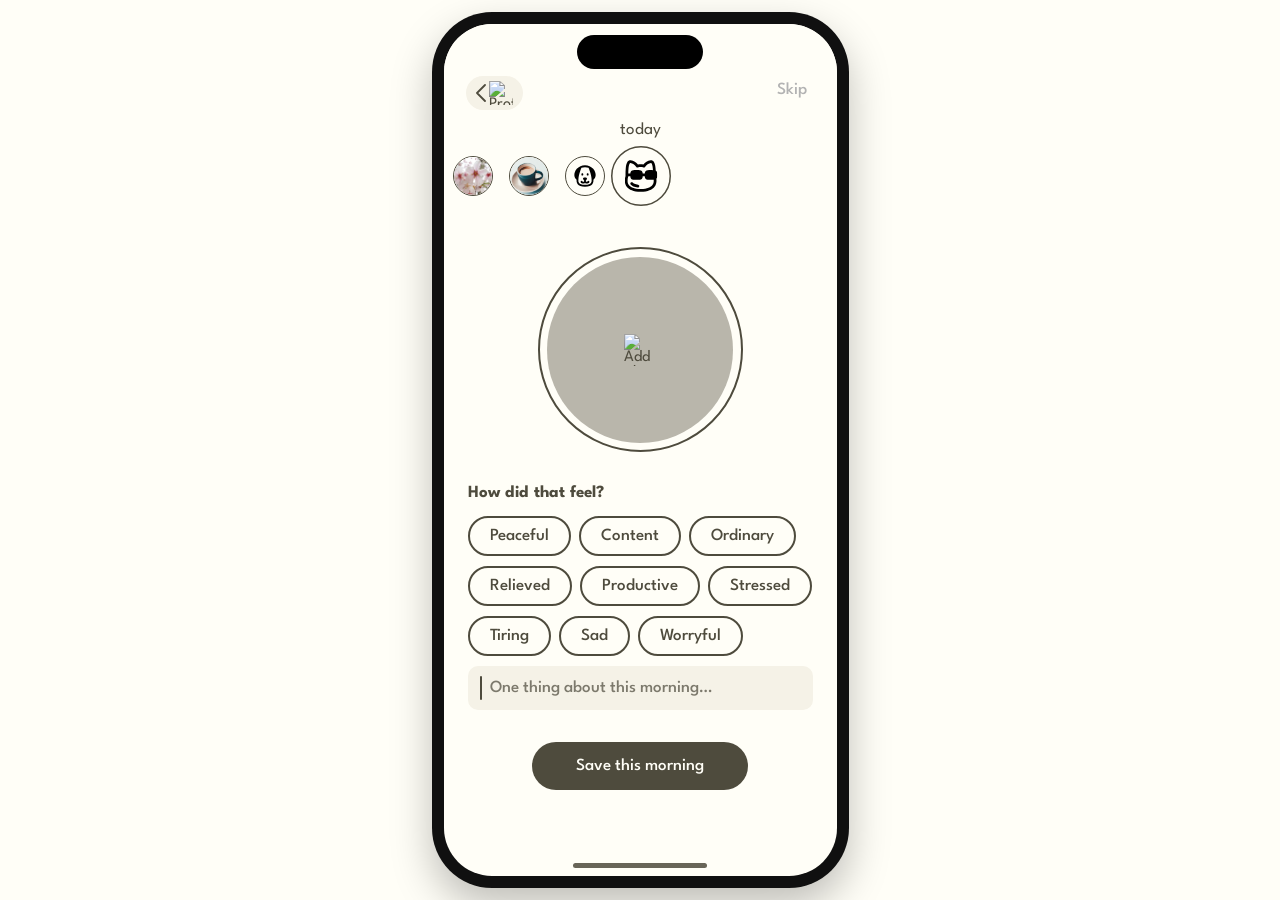
==== done.html @ 658c0405 "Initial commit — Morningly thesis prototype (p4) All screens: index, add, calendar, prepare, prep-se" ====
<!doctype html>
<html lang="en">
  <head>
    <meta charset="UTF-8" />
    <meta name="viewport" content="width=device-width, initial-scale=1.0" />
    <title>Save this morning</title>
    <link rel="preconnect" href="https://fonts.googleapis.com" />
    <link rel="preconnect" href="https://fonts.gstatic.com" crossorigin />
    <link
      href="https://fonts.googleapis.com/css2?family=League+Spartan:wght@100..900&display=swap"
      rel="stylesheet"
    />
    <link rel="stylesheet" href="./styles.css" />
  </head>
  <body>
    <div class="device-shell">
      <main class="phone">

        <!-- Status bar -->
        <div class="done-top-safe">
          <div class="dynamic-island" aria-hidden="true"></div>
        </div>

        <!-- Back + profile pill -->
        <div class="timer-nav-pill">
          <svg width="10" height="18" viewBox="0 0 10 18" fill="none" xmlns="http://www.w3.org/2000/svg" aria-hidden="true"><path d="M9 1L1 9L9 17" stroke="#4E4B3D" stroke-width="1.8" stroke-linecap="round" stroke-linejoin="round"/></svg>
          <img src="https://www.figma.com/api/mcp/asset/894cb4cd-a535-4ec0-ae13-586498a7faec" alt="Profile" />
        </div>

        <!-- Skip -->
        <button class="done-skip" type="button" onclick="window.location='index.html'">Skip</button>

        <!-- Date label — updated by JS -->
        <p class="done-today" id="done-date-label">today</p>

        <!-- Scrollable strip — items built by JS -->
        <div class="done-strip" id="done-strip" role="list" aria-label="Past mornings"></div>

        <!-- Big photo circle -->
        <div class="done-photo-circle" id="done-big-circle" role="button" aria-label="Add a photo" tabindex="0">
          <div class="done-photo-placeholder" id="done-big-inner">
            <!-- filled by JS -->
          </div>
        </div>

        <!-- Mood + note -->
        <div class="done-feel-section" id="done-feel-section">
          <p class="done-feel-label">How did that feel?</p>
          <div class="done-mood-row">
            <button type="button" class="done-mood-pill">Peaceful</button>
            <button type="button" class="done-mood-pill">Content</button>
            <button type="button" class="done-mood-pill">Ordinary</button>
          </div>
          <div class="done-mood-row">
            <button type="button" class="done-mood-pill">Relieved</button>
            <button type="button" class="done-mood-pill">Productive</button>
            <button type="button" class="done-mood-pill">Stressed</button>
          </div>
          <div class="done-mood-row">
            <button type="button" class="done-mood-pill">Tiring</button>
            <button type="button" class="done-mood-pill">Sad</button>
            <button type="button" class="done-mood-pill">Worryful</button>
          </div>
          <div class="done-note-wrap">
            <div class="done-note-cursor" id="done-note-cursor" aria-hidden="true"></div>
            <input
              id="done-note-input"
              class="done-note-input"
              type="text"
              placeholder="One thing about this morning…"
              aria-label="One thing about this morning"
            />
          </div>
        </div>

        <!-- Save button -->
        <a class="done-save-btn" href="celebrate.html">Save this morning</a>

        <div class="home-indicator" aria-hidden="true"></div>
      </main>
    </div>

    <script>
    (function () {
      /* ─── Asset icon paths (Streamline Plump Remix + custom) ────────── */
      var ICONS = {
        book:          "./assets/icons/treats/book.svg",
        shower:        "./assets/icons/treats/shower.svg",
        music:         "./assets/icons/treats/music.svg",
        "warm-drink":  "./assets/icons/treats/warm-drink.svg",
        "water-plants":"./assets/icons/treats/water-plants.svg",
        journal:       "./assets/icons/treats/journal.svg",
        pet:           "./assets/icons/treats/hug-your-pet.svg",
        ootd:          "./assets/icons/treats/ootd.svg"
      };

      // Camera icon
      var ICON_CAMERA = '<img src="https://www.figma.com/api/mcp/asset/6ba1dad1-2573-4132-af6c-cd48167e32e9" style="width:32px;height:32px;display:block;" alt="Add photo" />';

      /* ─── Treat chosen this session ────────────────────────────────── */
      var SESSION_TREAT_ICON = sessionStorage.getItem("activeTreatIcon") || "";

      /* ─── Entry data (12 entries, oldest → newest) ─────────────────── */
      var ENTRIES = [
        {
          date: "Mon, Mar 9",
          hasPhoto: false,
          activity: "journal",
          moods: ["Ordinary"],
          note: "Two minutes of gratitude before getting up."
        },
        {
          date: "Tue, Mar 10",
          hasPhoto: true,
          photo: "./assets/photos/pour-over-coffee.jpg",
          moods: ["Peaceful", "Content"],
          note: "Quiet morning with a pour-over coffee."
        },
        {
          date: "Wed, Mar 11",
          hasPhoto: false,
          activity: "warm-drink",
          moods: ["Productive"],
          note: "Made a matcha before starting the day."
        },
        {
          date: "Thu, Mar 12",
          hasPhoto: true,
          photo: "./assets/photos/light-through-window.jpg",
          moods: ["Peaceful"],
          note: "Watched the light come through the curtains."
        },
        {
          date: "Fri, Mar 13",
          hasPhoto: false,
          activity: "shower",
          moods: ["Relieved"],
          note: "Long hot shower, felt completely reset."
        },
        {
          date: "Sat, Mar 14",
          hasPhoto: true,
          photo: "./assets/photos/repot-succulent.png",
          moods: ["Content", "Peaceful"],
          note: "Watered my plants and repotted a succulent."
        },
        {
          date: "Sun, Mar 15",
          hasPhoto: false,
          activity: "music",
          moods: ["Peaceful"],
          note: "Lay in bed listening to a whole album."
        },
        {
          date: "Mon, Mar 16",
          hasPhoto: false,
          activity: "book",
          moods: ["Content"],
          note: "Read a chapter before starting the week."
        },
        {
          date: "Tue, Mar 17",
          hasPhoto: true,
          photo: "./assets/photos/see-sakura-when-walking.jpg",
          moods: ["Content"],
          note: "Spotted cherry blossoms on the way to class."
        },
        {
          date: "Wed, Mar 18",
          hasPhoto: true,
          photo: "./assets/photos/coffee-mug.jpg",
          moods: ["Relieved"],
          note: "Coffee and quiet — really needed this."
        },
        {
          date: "Thu, Mar 19",
          hasPhoto: false,
          activity: "pet",
          moods: ["Peaceful"],
          note: "Cuddled with my dog for 10 minutes."
        },
        {
          date: "today",
          isToday: true,
          hasPhoto: false,
          activity: "ootd",
          directIcon: SESSION_TREAT_ICON,
          moods: [],
          note: ""
        }
      ];

      /* ─── DOM refs ──────────────────────────────────────────────────── */
      var PHONE_CENTER = 393 / 2;
      var strip       = document.getElementById("done-strip");
      var label       = document.getElementById("done-date-label");
      var bigCircle   = document.getElementById("done-big-circle");
      var bigInner    = document.getElementById("done-big-inner");
      var feelSection = document.getElementById("done-feel-section");
      var noteInput   = document.getElementById("done-note-input");
      var noteCursor  = document.getElementById("done-note-cursor");
      var pills       = feelSection.querySelectorAll(".done-mood-pill");

      var activeIdx = ENTRIES.length - 1;

      /* ─── Icon helpers ──────────────────────────────────────────────── */
      function iconImg(src, size) {
        return '<img src="' + src + '" style="width:' + size + 'px;height:' + size + 'px;object-fit:contain;display:block;" />';
      }

      function getIconSrc(entry) {
        return (entry.directIcon) || ICONS[entry.activity] || "";
      }

      function stripItemInner(entry) {
        if (entry.hasPhoto) {
          return '<div style="width:40px;height:40px;border-radius:50%;overflow:hidden;border:1px solid var(--ink);">'
               + '<img src="' + entry.photo + '" style="width:100%;height:100%;object-fit:cover;" />'
               + '</div>';
        }
        var src = getIconSrc(entry);
        return '<div style="width:40px;height:40px;border-radius:50%;background:var(--cream);border:1px solid var(--ink);display:grid;place-items:center;">'
             + iconImg(src, 22)
             + '</div>';
      }

      /* ─── Build strip ───────────────────────────────────────────────── */
      function scrollToItem(item) {
        var target = item.offsetLeft + item.offsetWidth / 2 - PHONE_CENTER;
        strip.scrollTo({ left: target, behavior: "smooth" });
      }

      function renderStrip() {
        strip.innerHTML = "";
        ENTRIES.forEach(function (entry, idx) {
          var item = document.createElement("div");
          item.className = "done-strip-item";
          item.setAttribute("data-index", idx);
          item.setAttribute("role", "button");
          item.setAttribute("tabindex", "0");
          item.setAttribute("aria-label", entry.date);
          item.innerHTML = stripItemInner(entry);

          item.addEventListener("click", function () { scrollToItem(item); });
          item.addEventListener("keydown", function (e) {
            if (e.key === "Enter" || e.key === " ") scrollToItem(item);
          });

          strip.appendChild(item);
        });
      }

      /* ─── Update big circle ─────────────────────────────────────────── */
      function updateBigCircle(entry) {
        if (entry.isToday) {
          bigInner.style.background = "var(--grey)";
          bigInner.innerHTML = ICON_CAMERA;
          bigCircle.style.cursor = "pointer";
        } else if (entry.hasPhoto) {
          bigInner.style.background = "none";
          bigInner.innerHTML = '<img src="' + entry.photo + '" style="width:186px;height:186px;border-radius:50%;object-fit:cover;display:block;" alt="' + entry.date + '" />';
          bigCircle.style.cursor = "default";
        } else {
          bigInner.style.background = "var(--grey)";
          var src = getIconSrc(entry);
          bigInner.innerHTML = iconImg(src, 64);
          bigCircle.style.cursor = "default";
        }
      }

      /* ─── Update feel section ───────────────────────────────────────── */
      function updateFeelSection(entry) {
        var isToday = !!entry.isToday;

        pills.forEach(function (pill) {
          var mood = pill.textContent.trim();
          pill.classList.toggle("selected", !isToday && entry.moods.indexOf(mood) !== -1);
          pill.disabled = !isToday;
          pill.style.opacity = (!isToday && entry.moods.indexOf(mood) === -1) ? "0.4" : "";
        });

        noteInput.readOnly = !isToday;
        noteInput.value = isToday ? "" : (entry.note || "");
        noteInput.placeholder = isToday
          ? "One thing about this morning\u2026"
          : (entry.note ? "" : "No note written.");
        noteCursor.style.display = isToday ? "" : "none";
      }

      /* ─── Update all panels for a given index ───────────────────────── */
      function updateActive(idx) {
        if (idx === activeIdx) return;
        activeIdx = idx;

        var items = strip.querySelectorAll(".done-strip-item");
        items.forEach(function (item, i) {
          item.classList.toggle("active", i === idx);
        });

        var entry = ENTRIES[idx];
        label.textContent = entry.date;
        updateBigCircle(entry);
        updateFeelSection(entry);
      }

      /* ─── Scroll listener ───────────────────────────────────────────── */
      strip.addEventListener("scroll", function () {
        var sl = strip.scrollLeft;
        var items = strip.querySelectorAll(".done-strip-item");
        var best = 0, bestDist = Infinity;
        items.forEach(function (item, i) {
          var mid = item.offsetLeft + item.offsetWidth / 2 - sl;
          var dist = Math.abs(mid - PHONE_CENTER);
          if (dist < bestDist) { bestDist = dist; best = i; }
        });
        updateActive(best);
      }, { passive: true });

      /* ─── Photo upload (today only) ─────────────────────────────────── */
      var fileInput = document.createElement("input");
      fileInput.type = "file";
      fileInput.accept = "image/*";
      fileInput.style.display = "none";
      document.body.appendChild(fileInput);

      bigCircle.addEventListener("click", function () {
        if (ENTRIES[activeIdx].isToday) fileInput.click();
      });
      bigCircle.addEventListener("keydown", function (e) {
        if ((e.key === "Enter" || e.key === " ") && ENTRIES[activeIdx].isToday) fileInput.click();
      });

      fileInput.addEventListener("change", function () {
        if (!fileInput.files || !fileInput.files[0]) return;
        var url = URL.createObjectURL(fileInput.files[0]);
        ENTRIES[activeIdx].photo    = url;
        ENTRIES[activeIdx].hasPhoto = true;
        /* Refresh strip item and big circle */
        var items = strip.querySelectorAll(".done-strip-item");
        items[activeIdx].innerHTML = stripItemInner(ENTRIES[activeIdx]);
        updateBigCircle(ENTRIES[activeIdx]);
      });

      /* ─── Mood pills (today only) ───────────────────────────────────── */
      pills.forEach(function (btn) {
        btn.addEventListener("click", function () {
          if (!ENTRIES[activeIdx].isToday) return;
          btn.classList.toggle("selected");
        });
      });

      /* ─── Note cursor blink ─────────────────────────────────────────── */
      noteInput.addEventListener("focus", function () { noteCursor.style.display = "none"; });
      noteInput.addEventListener("blur",  function () {
        if (ENTRIES[activeIdx].isToday) noteCursor.style.display = "";
      });

      /* ─── Save this morning ─────────────────────────────────────────── */
      var saveBtn = document.querySelector(".done-save-btn");
      if (saveBtn) {
        saveBtn.addEventListener("click", function (e) {
          e.preventDefault();
          var today = ENTRIES[ENTRIES.length - 1];

          /* Collect selected moods */
          var selectedMoods = [];
          pills.forEach(function (pill) {
            if (pill.classList.contains("selected")) {
              selectedMoods.push(pill.textContent.trim());
            }
          });
          sessionStorage.setItem("savedMoods", JSON.stringify(selectedMoods));
          sessionStorage.setItem("savedNote",  noteInput.value.trim());

          /* Save photo or treat icon */
          if (today.hasPhoto && today.photo) {
            sessionStorage.setItem("savedPhoto", today.photo);
            sessionStorage.removeItem("savedIcon");
          } else {
            sessionStorage.removeItem("savedPhoto");
            sessionStorage.setItem("savedIcon", getIconSrc(today));
          }

          window.location.href = "celebrate.html";
        });
      }

      /* ─── Init ──────────────────────────────────────────────────────── */
      renderStrip();

      // Scroll to today (last item) immediately
      (function init() {
        var items = strip.querySelectorAll(".done-strip-item");
        var last = items[items.length - 1];
        strip.scrollLeft = last.offsetLeft + last.offsetWidth / 2 - PHONE_CENTER;

        // Mark today active without triggering the "same index" guard
        activeIdx = -1;
        updateActive(ENTRIES.length - 1);
      })();

    })();
    </script>
  </body>
</html>
---- styles.css ----
:root {
  --cream: #fffef7;
  --ink: #4e4b3d;
  --text-dark: #333333;
  --grey: #b9b6ab;
  --muted-letter: #7c796c;
  --card-tan: #f5f2e7;
  --yellow: #ffe04d;
  --pink: #ffd3ea;
  --purple: #e5deff;
}

* {
  box-sizing: border-box;
}

body {
  margin: 0;
  min-height: 100vh;
  display: grid;
  place-items: center;
  background: var(--cream);
  font-family: "League Spartan", sans-serif;
  color: var(--ink);
}

button,
input,
textarea,
select {
  font-family: inherit;
}

.device-shell {
  width: 417px;
  height: 876px;
  padding: 12px;
  background: #101010;
  border-radius: 60px;
  box-shadow: 0 18px 40px rgba(0, 0, 0, 0.25);
}

.phone {
  width: 393px;
  height: 852px;
  background: var(--cream);
  position: relative;
  overflow: hidden;
  border-radius: 48px;
}

/* Shared top status-bar overlay (cream) */
.top-safe,
.done-top-safe,
.cel-top-safe {
  position: absolute;
  top: 0;
  left: 0;
  width: 393px;
  height: 64px;
  background: var(--cream);
  z-index: 2;
}

/* Timer top-safe uses white instead of cream */
.timer-top-safe {
  position: absolute;
  top: 0;
  left: 0;
  width: 393px;
  height: 64px;
  background: #fff;
  z-index: 2;
}

.dynamic-island {
  position: absolute;
  top: 11px;
  left: 50%;
  transform: translateX(-50%);
  width: 126px;
  height: 34px;
  background: #000;
  border-radius: 999px;
}

.scroll-area {
  position: absolute;
  top: 64px;
  left: 0;
  width: 393px;
  height: 692px;
  overflow-y: auto;
  overflow-x: hidden;
  padding: 10px 23px 0;
  background: var(--cream);
}

.stack {
  display: flex;
  flex-direction: column;
  align-items: center;
  gap: 30px;
  width: 347px;
  margin: 0 auto;
}

.header-row {
  display: flex;
  justify-content: space-between;
  align-items: center;
  width: 345px;
}

.left-profile {
  display: flex;
  align-items: center;
  gap: 8px;
}

.username {
  font-size: 14px;
  font-weight: 700;
  line-height: 1.3;
  color: var(--ink);
}

.icon-24 {
  width: 24px;
  height: 24px;
  display: block;
}

.right-icons {
  display: flex;
  align-items: center;
  gap: 16px;
}

.love-letter {
  width: 24px;
  height: 24px;
  padding: 0;
  border: none;
  background: transparent;
  cursor: pointer;
  flex-shrink: 0;
  display: grid;
  place-items: center;
}

.love-letter-icon {
  width: 24px;
  height: 24px;
  display: block;
  object-fit: contain;
}

.streak {
  display: flex;
  align-items: center;
  gap: 5px;
}

.streak-flame {
  flex-shrink: 0;
}

.streak-count {
  font-size: 17px;
  line-height: 1.3;
  font-weight: 400;
  color: var(--text-dark);
  white-space: nowrap;
  padding-top: 2px;
}

.greeting-block {
  display: flex;
  flex-direction: column;
  align-items: stretch;
  gap: 20px;
  width: 100%;
}

.greeting-copy {
  display: flex;
  flex-direction: column;
  gap: 8px;
  color: var(--ink);
}

.date {
  font-size: 17px;
  line-height: 1.3;
  margin: 0;
  font-weight: 400;
}

.greeting {
  margin: 0;
  font-size: 24px;
  line-height: 1.3;
  font-weight: 700;
  display: flex;
  flex-direction: column;
}

.sleep-pills {
  display: flex;
  flex-wrap: nowrap;
  align-items: center;
  justify-content: flex-start;
  gap: 8px;
  width: 100%;
}

.sleep-pill {
  flex: 0 0 auto;
  padding: 10px 14px;
  white-space: nowrap;
  border: 2px solid var(--grey);
  border-radius: 100px;
  background: var(--cream);
  font-family: inherit;
  font-size: 15px;
  font-weight: 500;
  line-height: normal;
  color: var(--ink);
  text-align: center;
  cursor: pointer;
}

.card {
  width: 341px;
  border-radius: 20px;
  padding: 20px;
}

.card-progress {
  background: var(--card-tan);
  border: none;
  padding-bottom: 24px;
}

.card-title {
  margin: 0 0 11px;
  font-size: 17px;
  line-height: 1.3;
  font-weight: 700;
  color: var(--text-dark);
}

.card-body {
  margin: 0 0 11px;
  font-size: 17px;
  line-height: 1.3;
  color: var(--text-dark);
  font-weight: 400;
}

.days {
  display: flex;
  align-items: center;
  flex-wrap: nowrap;
  gap: 6px;
}

.day {
  width: 24px;
  height: 24px;
  border-radius: 999px;
  display: grid;
  place-items: center;
  font-size: 12px;
  line-height: 1.3;
  font-weight: 400;
}

.day-done {
  background: var(--yellow);
  border: 1px solid var(--grey);
  color: var(--muted-letter);
}

.day-todo {
  background: var(--cream);
  color: var(--muted-letter);
}

.day-ring-wrap {
  position: relative;
  width: 30px;
  height: 30px;
  display: grid;
  place-items: center;
  flex-shrink: 0;
}

.day-ring {
  position: absolute;
  inset: 0;
  width: 30px;
  height: 30px;
  object-fit: contain;
}

.day-today {
  position: relative;
  z-index: 1;
}

.calendar-pill {
  border-radius: 999px;
  padding: 4px 10px;
  border: 1px solid var(--grey);
  background: var(--cream);
  display: inline-flex;
  align-items: center;
  flex-shrink: 0;
  white-space: nowrap;
  font-size: 12px;
  line-height: 1.3;
  color: var(--muted-letter);
}

.treat-section {
  width: 345px;
  display: flex;
  flex-direction: column;
  gap: 24px;
}

.section-title {
  margin: 0;
  font-size: 24px;
  line-height: 1.3;
  color: #000;
  font-weight: 700;
}

.feature-card {
  width: 100%;
  border: none;
  border-radius: 20px;
  padding: 21px;
  background: var(--pink);
  display: flex;
  flex-direction: column;
  gap: 32px;
}

.feature-top {
  display: flex;
  align-items: center;
  justify-content: space-between;
}

.pill {
  border-radius: 100px;
  font-size: 14px;
  line-height: 1.3;
  font-weight: 400;
}

.pill-dark {
  background: var(--ink);
  color: var(--cream);
  padding: 3px 15px;
}

.mins {
  font-size: 14px;
  line-height: 1.3;
  color: var(--text-dark);
  font-weight: 400;
}

.feature-body {
  display: flex;
  flex-direction: column;
  gap: 16px;
  width: 100%;
}

.feature-icon {
  width: 32px;
  height: 32px;
  display: block;
}

.feature-copy h3 {
  margin: 0 0 5px;
  font-size: 18px;
  line-height: 1.3;
  font-weight: 700;
  color: var(--text-dark);
}

.feature-copy p {
  margin: 0;
  font-size: 15px;
  line-height: 1.3;
  color: var(--text-dark);
  font-weight: 400;
}

/* ── Shared primary pill button ────────────────────── */
.cta-start,
.done-save-btn,
.cel-btn-done,
.timer-done-btn {
  display: flex;
  align-items: center;
  justify-content: center;
  padding: 16px 64px;
  border-radius: 100px;
  background: var(--ink);
  color: var(--cream);
  font-family: inherit;
  font-size: 17px;
  font-weight: 500;
  line-height: normal;
  text-decoration: none;
  text-align: center;
  white-space: nowrap;
  border: none;
  cursor: pointer;
}

.cta-start { width: 100%; }

.add-treats {
  width: 100%;
  display: flex;
  justify-content: flex-end;
  align-items: center;
  gap: 2px;
  padding: 3px 0;
  font-size: 14px;
  color: var(--text-dark);
  font-weight: 400;
}

.tonight-section {
  width: 100%;
  display: flex;
  flex-direction: column;
  gap: 34px;
}

.tonight {
  width: 100%;
  border: none;
  border-radius: 20px;
  padding: 21px 20px;
  background: var(--purple);
  display: flex;
  flex-direction: column;
  gap: 40px;
}

.tonight-top {
  display: flex;
  align-items: center;
  justify-content: space-between;
  width: 100%;
}

.tonight .moon {
  width: 32px;
  height: 32px;
  display: block;
}

.tonight-chevron {
  width: 24px;
  height: 24px;
  transform: rotate(90deg);
  display: block;
}

/* Make tonight card act as a tappable link without breaking its look */
a.tonight-link {
  text-decoration: none;
  cursor: pointer;
  display: flex;
  flex-direction: column;
  transition: opacity 0.15s;
}
a.tonight-link:active {
  opacity: 0.75;
}

.tonight-copy h3 {
  margin: 0 0 5px;
  font-size: 18px;
  line-height: 1.3;
  font-weight: 700;
  color: var(--ink);
}

.tonight-copy p {
  margin: 0;
  font-size: 15px;
  line-height: 1.3;
  color: var(--ink);
  font-weight: 400;
}

.sun {
  width: 119px;
  height: 117px;
  flex-shrink: 0;
  margin: 0 auto;
  display: flex;
  align-items: center;
  justify-content: center;
}

.sun-img {
  width: 100%;
  height: 100%;
  display: block;
  object-fit: contain;
}

.bottom-nav {
  position: absolute;
  left: 0;
  top: 756px;
  width: 393px;
  height: 96px;
  border-top: 1px solid var(--ink);
  background: var(--cream);
  display: flex;
  align-items: center;
  justify-content: center;
}

.bottom-nav-inner {
  width: 305px;
  padding-bottom: 16px;
  display: flex;
  justify-content: space-between;
  align-items: center;
}

.nav-btn {
  display: flex;
  flex-direction: column;
  align-items: center;
  gap: 5px;
  padding: 0;
  border: none;
  background: transparent;
  cursor: pointer;
  text-decoration: none;
}

/* Dot indicator */
.nav-btn::after {
  content: '';
  display: block;
  width: 4px;
  height: 4px;
  border-radius: 50%;
  background: #333333;
  opacity: 0;
  transition: opacity 0.2s;
}
.nav-btn.nav-active::after { opacity: 1; }

/* Icon swap: default vs active */
.nav-icon-default { display: block; }
.nav-icon-active  { display: none;  }
.nav-btn.nav-active .nav-icon-default { display: none !important;  }
.nav-btn.nav-active .nav-icon-active  { display: block !important; }

.nav-home, .nav-plus, .nav-cal { width: 32px; height: 32px; }

/* Active PNGs */
.nav-home.nav-icon-active { width: 33px; height: 33px; }
.nav-plus.nav-icon-active { width: 38px; height: 38px; }

.home-indicator {
  position: absolute;
  left: 50%;
  transform: translateX(-50%);
  bottom: 8px;
  width: 134px;
  height: 5px;
  border-radius: 999px;
  background: var(--ink);
  opacity: 0.85;
}

/* ── Done / Reflection screen ────────────────────── */


.done-skip {
  position: absolute;
  top: 57px;
  right: 24px;
  z-index: 3;
  font-size: 17px;
  font-weight: 500;
  color: #b3b3b3;
  text-decoration: none;
  line-height: normal;
  background: none;
  border: none;
  cursor: pointer;
  font-family: inherit;
}

.done-today {
  position: absolute;
  top: 95px;
  left: 50%;
  transform: translateX(-50%);
  font-size: 17px;
  font-weight: 400;
  line-height: 1.3;
  color: var(--ink);
  white-space: nowrap;
  margin: 0;
  z-index: 5;
  transition: opacity 0.15s;
}

.done-strip {
  position: absolute;
  top: 118px;
  left: 0;
  width: 393px;
  overflow-x: auto;
  scrollbar-width: none;
  -webkit-overflow-scrolling: touch;
  display: flex;
  align-items: center;
  gap: 16px;
  /*
   * padding-inline: half-phone-width minus half-item-width (20px)
   * so both the first and last items can scroll to the phone centre.
   * padding-block: enough room so a 1.5× scaled item (60px) doesn't clip.
   */
  padding: 14px 177px;
}

.done-strip::-webkit-scrollbar { display: none; }

.done-strip-item {
  flex-shrink: 0;
  position: relative;
  cursor: pointer;
  transform: scale(1);
  transform-origin: center center;
  transition: transform 0.25s ease;
}

.done-strip-item.active {
  transform: scale(1.5);
}

/* Large photo circle (shared base) */
.done-photo-circle,
.cel-photo-circle {
  width: 205px;
  height: 205px;
  border-radius: 50%;
  border: 2px solid var(--ink);
  background: var(--cream);
  display: flex;
  align-items: center;
  justify-content: center;
  position: absolute;
  left: 94px;
}

.done-photo-circle {
  top: 223px;
  cursor: pointer;
}

.done-photo-placeholder {
  width: 186px;
  height: 186px;
  border-radius: 50%;
  background: var(--grey);
  display: flex;
  align-items: center;
  justify-content: center;
}

.done-photo-placeholder img {
  width: 32px;
  height: 32px;
  display: block;
  object-fit: contain;
}

/* Mood / reflection section */
.done-feel-section {
  position: absolute;
  top: 458px;
  left: 24px;
  width: 345px;
  display: flex;
  flex-direction: column;
  gap: 10px;
}

.done-feel-label {
  font-size: 17px;
  font-weight: 700;
  line-height: 1.3;
  color: var(--ink);
  margin: 0 0 2px;
}

.done-mood-row {
  display: flex;
  gap: 8px;
  align-items: center;
}

.done-mood-pill {
  padding: 10px 20px;
  border: 2px solid var(--ink);
  border-radius: 100px;
  background: transparent;
  font-family: inherit;
  font-size: 17px;
  font-weight: 500;
  line-height: normal;
  color: var(--ink);
  cursor: pointer;
  white-space: nowrap;
  flex-shrink: 0;
  transition: background 0.15s, color 0.15s;
}

.done-mood-pill.selected,
.done-mood-pill:hover {
  background: var(--ink);
  color: var(--cream);
}

.done-note-wrap {
  background: var(--card-tan);
  border-radius: 10px;
  display: flex;
  align-items: center;
  gap: 8px;
  padding: 10px 16px 10px 12px;
}

.done-note-cursor {
  width: 2px;
  height: 24px;
  background: var(--ink);
  border-radius: 1px;
  flex-shrink: 0;
  animation: blink-cursor 1s step-end infinite;
}

@keyframes blink-cursor {
  0%, 100% { opacity: 1; }
  50% { opacity: 0; }
}

.done-note-input {
  flex: 1;
  border: none;
  background: transparent;
  font-family: inherit;
  font-size: 17px;
  font-weight: 500;
  line-height: normal;
  color: var(--muted-letter);
  outline: none;
  padding: 0;
}

.done-note-input::placeholder {
  color: var(--muted-letter);
}

/* Save button */
.done-save-btn {
  position: absolute;
  top: 718px;
  left: 50%;
  transform: translateX(-50%);
  width: 216px;
}

/* ── Celebrate / "You've started your day!" screen ── */

.cel-heading {
  position: absolute;
  top: 162px;
  left: 24px;
  width: 345px;
  display: flex;
  flex-direction: column;
  gap: 8px;
  text-align: center;
  color: var(--ink);
  /* confetti pieces are absolute-positioned relative to this */
  overflow: visible;
}

.cel-title {
  margin: 0;
  font-size: 24px;
  font-weight: 700;
  line-height: 1.3;
}

.cel-subtitle {
  font-size: 17px;
  font-weight: 400;
  line-height: 1.3;
}

.cel-subtitle p {
  margin: 0;
}

.cel-photo-circle { top: 327px; }

.cel-photo-inner {
  width: 186px;
  height: 186px;
  border-radius: 50%;
  overflow: hidden;
}

.cel-photo-img {
  width: 100%;
  height: 100%;
  object-fit: cover;
  display: block;
}

.cel-actions {
  position: absolute;
  top: 658px;
  left: 89px;
  width: 216px;
  display: flex;
  flex-direction: column;
  gap: 8px;
}

.cel-btn-done {
  width: 100%;
}

.cel-btn-moments {
  display: flex;
  align-items: center;
  justify-content: center;
  width: 100%;
  padding: 16px 64px;
  border-radius: 100px;
  background: var(--card-tan);
  border: 1px solid var(--grey);
  color: var(--ink);
  font-family: inherit;
  font-size: 17px;
  font-weight: 500;
  line-height: normal;
  text-decoration: none;
  text-align: center;
  white-space: nowrap;
}

/* ── Timer screen ─────────────────────────────────── */

.timer-nav-pill {
  position: absolute;
  left: 22px;
  top: 52px;
  z-index: 3;
  display: flex;
  align-items: center;
  gap: 3px;
  padding: 5px 10px;
  border-radius: 1000px;
  background: var(--card-tan);
}

.timer-nav-pill img {
  width: 24px;
  height: 24px;
  display: block;
}

.timer-body {
  position: absolute;
  top: 64px;
  left: 0;
  width: 393px;
  height: 788px;
  display: flex;
  flex-direction: column;
  align-items: center;
  background: var(--cream);
}

.timer-title {
  margin: 54px 0 0;
  font-size: 24px;
  font-weight: 700;
  line-height: 1.3;
  color: var(--ink);
  text-align: center;
  width: 345px;
}

.timer-circle-section {
  flex: 1;
  display: flex;
  align-items: center;
  justify-content: center;
}

.timer-circle-wrap {
  position: relative;
  width: 199px;
  height: 199px;
}

.timer-circle-wrap img.timer-ring {
  position: absolute;
  inset: 0;
  width: 100%;
  height: 100%;
  display: block;
}

.timer-center {
  position: absolute;
  inset: 0;
  display: flex;
  flex-direction: column;
  align-items: center;
  justify-content: center;
  gap: 18px;
}

.timer-cat-icon {
  width: 56px;
  height: 56px;
  display: block;
  object-fit: contain;
}

.timer-time {
  margin: 0;
  font-size: 24px;
  font-weight: 700;
  line-height: 1.3;
  color: var(--ink);
  text-align: center;
}

.timer-pause-btn {
  position: absolute;
  right: -6px;
  bottom: 4px;
  width: 39px;
  height: 39px;
  border-radius: 999px;
  background: var(--card-tan);
  border: none;
  cursor: pointer;
  padding: 0;
  display: grid;
  place-items: center;
  box-shadow: 0 1px 4px rgba(0,0,0,0.12);
}

.timer-pause-btn img {
  width: 24px;
  height: 24px;
  display: block;
  object-fit: contain;
}

.timer-done-btn {
  width: 216px;
  margin-bottom: 60px;
}
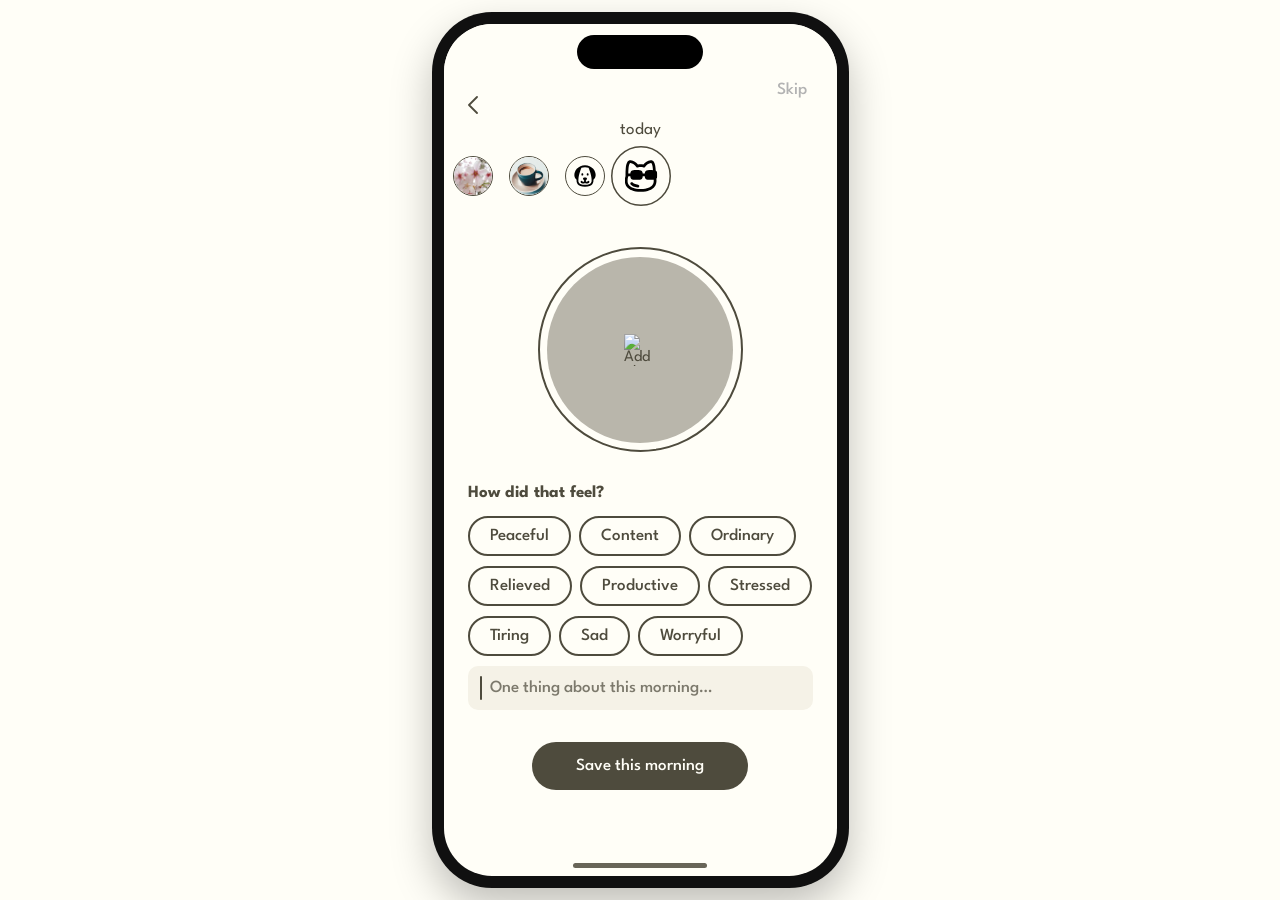
==== commit 4820a5d8: "Fix back buttons on timer and done screens Replace pill-style nav with plain chevron back button, co" ====
--- a/done.html
+++ b/done.html
@@ -21,11 +21,10 @@
           <div class="dynamic-island" aria-hidden="true"></div>
         </div>
 
-        <!-- Back + profile pill -->
-        <div class="timer-nav-pill">
+        <!-- Back button -->
+        <button type="button" class="timer-back-btn" onclick="history.back()" aria-label="Go back">
           <svg width="10" height="18" viewBox="0 0 10 18" fill="none" xmlns="http://www.w3.org/2000/svg" aria-hidden="true"><path d="M9 1L1 9L9 17" stroke="#4E4B3D" stroke-width="1.8" stroke-linecap="round" stroke-linejoin="round"/></svg>
-          <img src="https://www.figma.com/api/mcp/asset/894cb4cd-a535-4ec0-ae13-586498a7faec" alt="Profile" />
-        </div>
+        </button>
 
         <!-- Skip -->
         <button class="done-skip" type="button" onclick="window.location='index.html'">Skip</button>
--- a/styles.css
+++ b/styles.css
@@ -891,12 +891,28 @@
   padding: 5px 10px;
   border-radius: 1000px;
   background: var(--card-tan);
+  border: none;
+  cursor: pointer;
+  font-family: inherit;
 }
 
 .timer-nav-pill img {
   width: 24px;
   height: 24px;
   display: block;
+}
+
+.timer-back-btn {
+  position: absolute;
+  left: 24px;
+  top: 72px;
+  z-index: 3;
+  display: flex;
+  align-items: center;
+  background: none;
+  border: none;
+  padding: 0;
+  cursor: pointer;
 }
 
 .timer-body {
